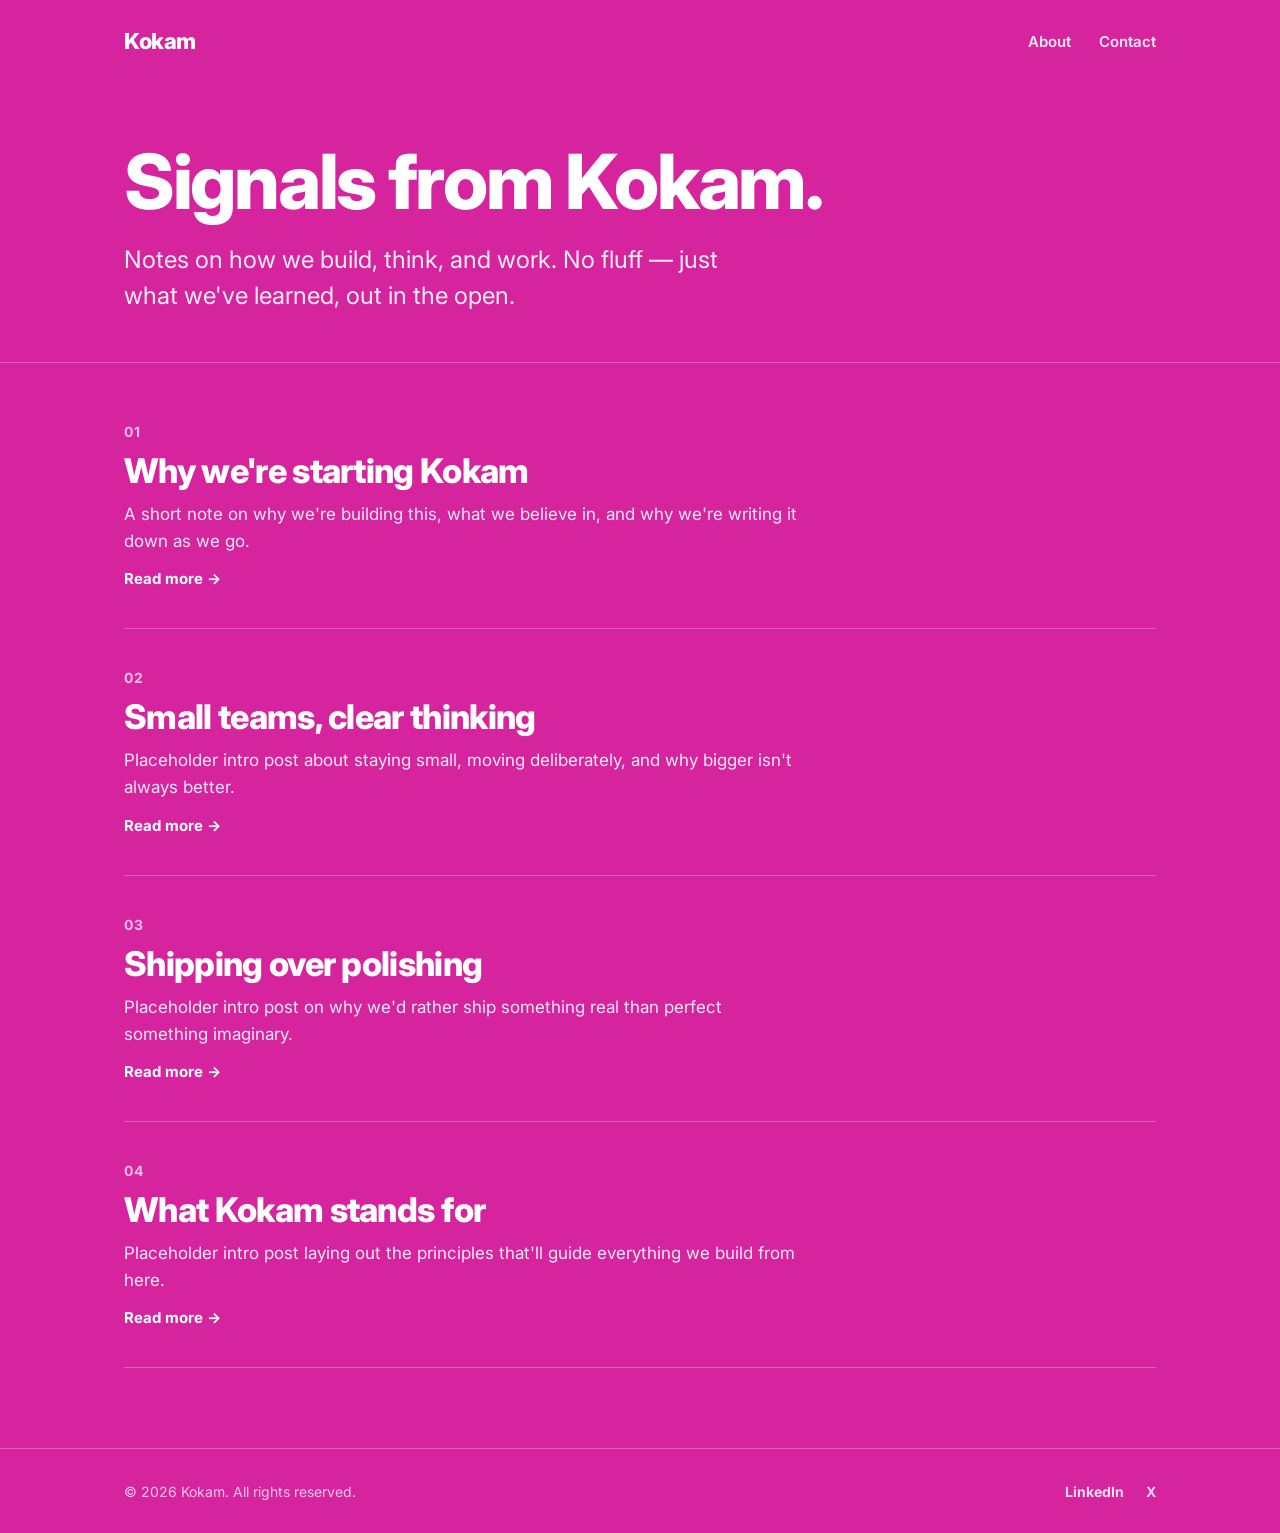
==== index.html @ 4f6c1e5d "Add Kokam blog website in 37signals style Static site with navbar (About/Contact), footer with Linke" ====
<!DOCTYPE html>
<html lang="en">
<head>
<meta charset="UTF-8">
<meta name="viewport" content="width=device-width, initial-scale=1.0">
<title>Kokam — Signals</title>
<meta name="description" content="Kokam. Thoughts on building, work, and software — in the open.">
<link rel="stylesheet" href="css/style.css">
</head>
<body>

<header class="navbar">
  <div class="wrap">
    <a href="index.html" class="brand">Kokam</a>
    <ul class="nav-links">
      <li><a href="about.html">About</a></li>
      <li><a href="contact.html">Contact</a></li>
    </ul>
  </div>
</header>

<main>
  <section class="hero">
    <div class="wrap">
      <h1>Signals from Kokam.</h1>
      <p class="lede">Notes on how we build, think, and work. No fluff — just what we've learned, out in the open.</p>
    </div>
  </section>

  <section class="posts">
    <div class="wrap">

      <article class="post-item">
        <span class="post-num">01</span>
        <h2><a href="posts/post-1.html">Why we're starting Kokam</a></h2>
        <p>A short note on why we're building this, what we believe in, and why we're writing it down as we go.</p>
        <a class="read-more" href="posts/post-1.html">Read more →</a>
      </article>

      <article class="post-item">
        <span class="post-num">02</span>
        <h2><a href="posts/post-2.html">Small teams, clear thinking</a></h2>
        <p>Placeholder intro post about staying small, moving deliberately, and why bigger isn't always better.</p>
        <a class="read-more" href="posts/post-2.html">Read more →</a>
      </article>

      <article class="post-item">
        <span class="post-num">03</span>
        <h2><a href="posts/post-3.html">Shipping over polishing</a></h2>
        <p>Placeholder intro post on why we'd rather ship something real than perfect something imaginary.</p>
        <a class="read-more" href="posts/post-3.html">Read more →</a>
      </article>

      <article class="post-item">
        <span class="post-num">04</span>
        <h2><a href="posts/post-4.html">What Kokam stands for</a></h2>
        <p>Placeholder intro post laying out the principles that'll guide everything we build from here.</p>
        <a class="read-more" href="posts/post-4.html">Read more →</a>
      </article>

    </div>
  </section>
</main>

<footer>
  <div class="wrap">
    <span class="footer-brand">© 2026 Kokam. All rights reserved.</span>
    <ul class="social-links">
      <li><a href="https://linkedin.com/company/kokam" target="_blank" rel="noopener noreferrer">LinkedIn</a></li>
      <li><a href="https://x.com/kokam" target="_blank" rel="noopener noreferrer">X</a></li>
    </ul>
  </div>
</footer>

<script src="js/main.js"></script>
</body>
</html>
---- css/style.css ----
/* Kokam — 37signals-inspired styling */

@import url('https://fonts.googleapis.com/css2?family=Inter:wght@400;500;700;800&display=swap');

* {
  box-sizing: border-box;
}

html, body {
  margin: 0;
  padding: 0;
}

body {
  font-family: 'Inter', -apple-system, BlinkMacSystemFont, 'Segoe UI', Helvetica, Arial, sans-serif;
  color: #ffffff;
  min-height: 100vh;
  transition: background-color 0.4s ease;
  display: flex;
  flex-direction: column;
}

a {
  color: #ffffff;
  text-decoration: none;
}

a:hover {
  text-decoration: underline;
}

.wrap {
  width: 100%;
  max-width: 1080px;
  margin: 0 auto;
  padding: 0 24px;
}

/* Navbar */

.navbar {
  padding: 28px 0;
}

.navbar .wrap {
  display: flex;
  align-items: center;
  justify-content: space-between;
}

.brand {
  font-weight: 800;
  font-size: 22px;
  letter-spacing: -0.02em;
}

.brand:hover {
  text-decoration: none;
  opacity: 0.85;
}

.nav-links {
  display: flex;
  gap: 28px;
  list-style: none;
  margin: 0;
  padding: 0;
}

.nav-links a {
  font-weight: 600;
  font-size: 15px;
  opacity: 0.9;
}

.nav-links a:hover {
  opacity: 1;
}

.nav-links a.active {
  border-bottom: 2px solid #ffffff;
  padding-bottom: 4px;
}

/* Main / hero */

main {
  flex: 1;
}

.hero {
  padding: 60px 0 48px;
}

.hero h1 {
  font-size: clamp(40px, 7vw, 76px);
  line-height: 1.05;
  font-weight: 800;
  letter-spacing: -0.03em;
  margin: 0 0 20px;
  max-width: 820px;
}

.hero p.lede {
  font-size: clamp(18px, 2.4vw, 24px);
  line-height: 1.5;
  max-width: 640px;
  opacity: 0.92;
  margin: 0;
}

/* Posts list */

.posts {
  padding: 20px 0 80px;
  border-top: 1px solid rgba(255, 255, 255, 0.25);
}

.post-item {
  padding: 40px 0;
  border-bottom: 1px solid rgba(255, 255, 255, 0.25);
  display: flex;
  flex-direction: column;
  gap: 10px;
}

.post-item .post-num {
  font-weight: 700;
  font-size: 14px;
  opacity: 0.7;
  letter-spacing: 0.04em;
}

.post-item h2 {
  font-size: clamp(24px, 3.6vw, 34px);
  margin: 0;
  font-weight: 800;
  letter-spacing: -0.02em;
}

.post-item h2 a:hover {
  text-decoration: underline;
}

.post-item p {
  margin: 0;
  max-width: 680px;
  font-size: 17px;
  line-height: 1.6;
  opacity: 0.9;
}

.read-more {
  font-weight: 700;
  font-size: 15px;
  display: inline-block;
  margin-top: 4px;
}

/* Simple page (about / contact) */

.page {
  padding: 60px 0 100px;
}

.page h1 {
  font-size: clamp(36px, 6vw, 60px);
  font-weight: 800;
  letter-spacing: -0.03em;
  margin: 0 0 24px;
}

.page p {
  font-size: 19px;
  line-height: 1.7;
  max-width: 640px;
  opacity: 0.92;
  margin: 0 0 20px;
}

.contact-list {
  list-style: none;
  padding: 0;
  margin: 32px 0 0;
}

.contact-list li {
  font-size: 20px;
  font-weight: 700;
  margin-bottom: 14px;
}

/* Article */

.article {
  padding: 60px 0 100px;
}

.article .post-num {
  font-weight: 700;
  font-size: 14px;
  opacity: 0.7;
  letter-spacing: 0.04em;
  display: block;
  margin-bottom: 14px;
}

.article h1 {
  font-size: clamp(32px, 5.5vw, 56px);
  font-weight: 800;
  letter-spacing: -0.03em;
  margin: 0 0 28px;
  max-width: 800px;
}

.article .body p {
  font-size: 19px;
  line-height: 1.75;
  max-width: 680px;
  opacity: 0.94;
  margin: 0 0 22px;
}

.back-link {
  display: inline-block;
  margin-bottom: 40px;
  font-weight: 700;
  font-size: 15px;
  opacity: 0.85;
}

/* Footer */

footer {
  border-top: 1px solid rgba(255, 255, 255, 0.25);
  padding: 32px 0;
}

footer .wrap {
  display: flex;
  align-items: center;
  justify-content: space-between;
  flex-wrap: wrap;
  gap: 16px;
}

.footer-brand {
  font-size: 14px;
  opacity: 0.75;
}

.social-links {
  display: flex;
  gap: 22px;
  list-style: none;
  margin: 0;
  padding: 0;
}

.social-links a {
  font-weight: 700;
  font-size: 14px;
  opacity: 0.85;
}

.social-links a:hover {
  opacity: 1;
}

@media (max-width: 600px) {
  .nav-links {
    gap: 16px;
  }
}
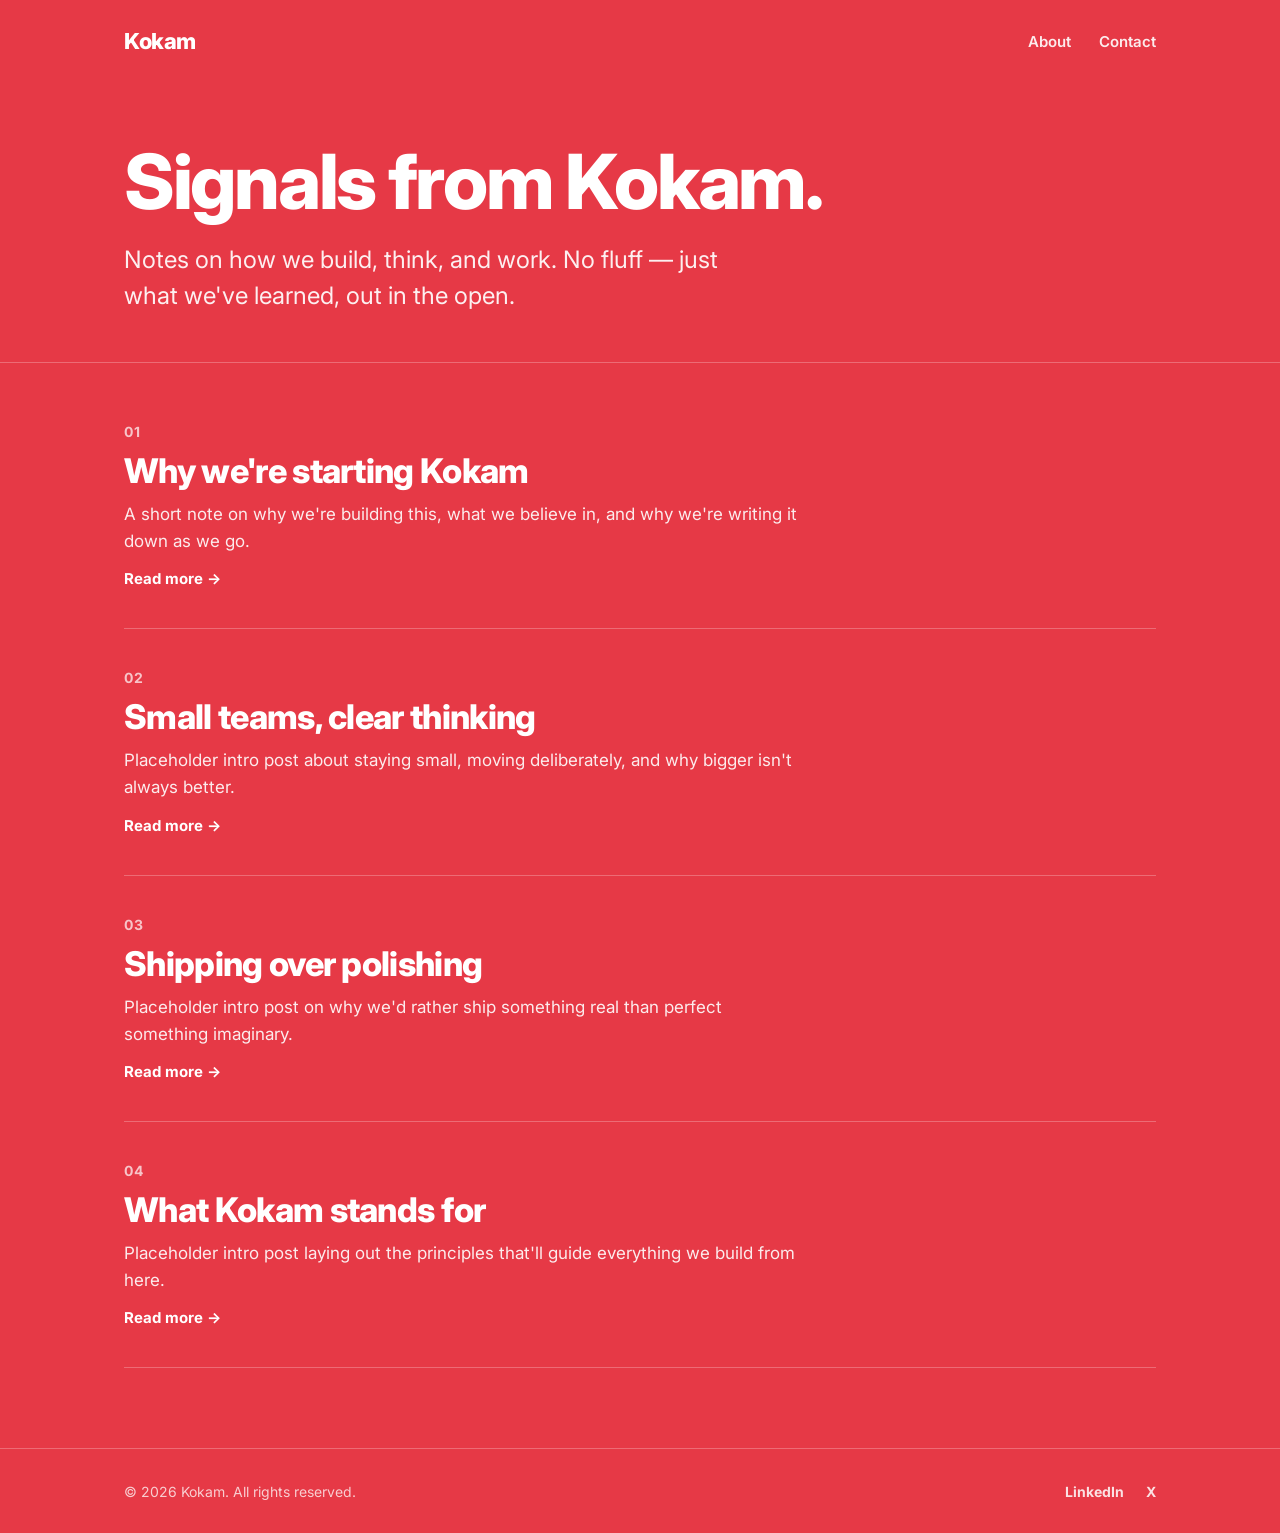
==== commit 170651a8: "Fix SEO gaps: meta tags, canonical URLs, structured data, sitemap Add unique per-page titles/descrip" ====
--- a/index.html
+++ b/index.html
@@ -3,9 +3,43 @@
 <head>
 <meta charset="UTF-8">
 <meta name="viewport" content="width=device-width, initial-scale=1.0">
-<title>Kokam — Signals</title>
-<meta name="description" content="Kokam. Thoughts on building, work, and software — in the open.">
+<title>Kokam — Signals from Kokam</title>
+<meta name="description" content="Signals from Kokam: notes on how we build, think, and work. No fluff — just what we've learned, out in the open.">
+<link rel="canonical" href="https://kokam.in/">
+<meta name="robots" content="index, follow">
+
+<meta property="og:type" content="website">
+<meta property="og:site_name" content="Kokam">
+<meta property="og:title" content="Kokam — Signals from Kokam">
+<meta property="og:description" content="Notes on how we build, think, and work. No fluff — just what we've learned, out in the open.">
+<meta property="og:url" content="https://kokam.in/">
+<meta property="og:image" content="https://kokam.in/og-image.png">
+
+<meta name="twitter:card" content="summary_large_image">
+<meta name="twitter:site" content="@kokamco">
+<meta name="twitter:title" content="Kokam — Signals from Kokam">
+<meta name="twitter:description" content="Notes on how we build, think, and work. No fluff — just what we've learned, out in the open.">
+<meta name="twitter:image" content="https://kokam.in/og-image.png">
+
 <link rel="stylesheet" href="css/style.css">
+
+<script type="application/ld+json">
+{
+  "@context": "https://schema.org",
+  "@type": "Organization",
+  "name": "Kokam",
+  "url": "https://kokam.in/",
+  "sameAs": [
+    "https://linkedin.com/company/kokamco",
+    "https://x.com/kokamco"
+  ],
+  "contactPoint": {
+    "@type": "ContactPoint",
+    "telephone": "+91-7249326030",
+    "contactType": "customer service"
+  }
+}
+</script>
 </head>
 <body>
 
@@ -66,8 +100,8 @@
   <div class="wrap">
     <span class="footer-brand">© 2026 Kokam. All rights reserved.</span>
     <ul class="social-links">
-      <li><a href="https://linkedin.com/company/kokam" target="_blank" rel="noopener noreferrer">LinkedIn</a></li>
-      <li><a href="https://x.com/kokam" target="_blank" rel="noopener noreferrer">X</a></li>
+      <li><a href="https://linkedin.com/company/kokamco" target="_blank" rel="noopener noreferrer">LinkedIn</a></li>
+      <li><a href="https://x.com/kokamco" target="_blank" rel="noopener noreferrer">X</a></li>
     </ul>
   </div>
 </footer>
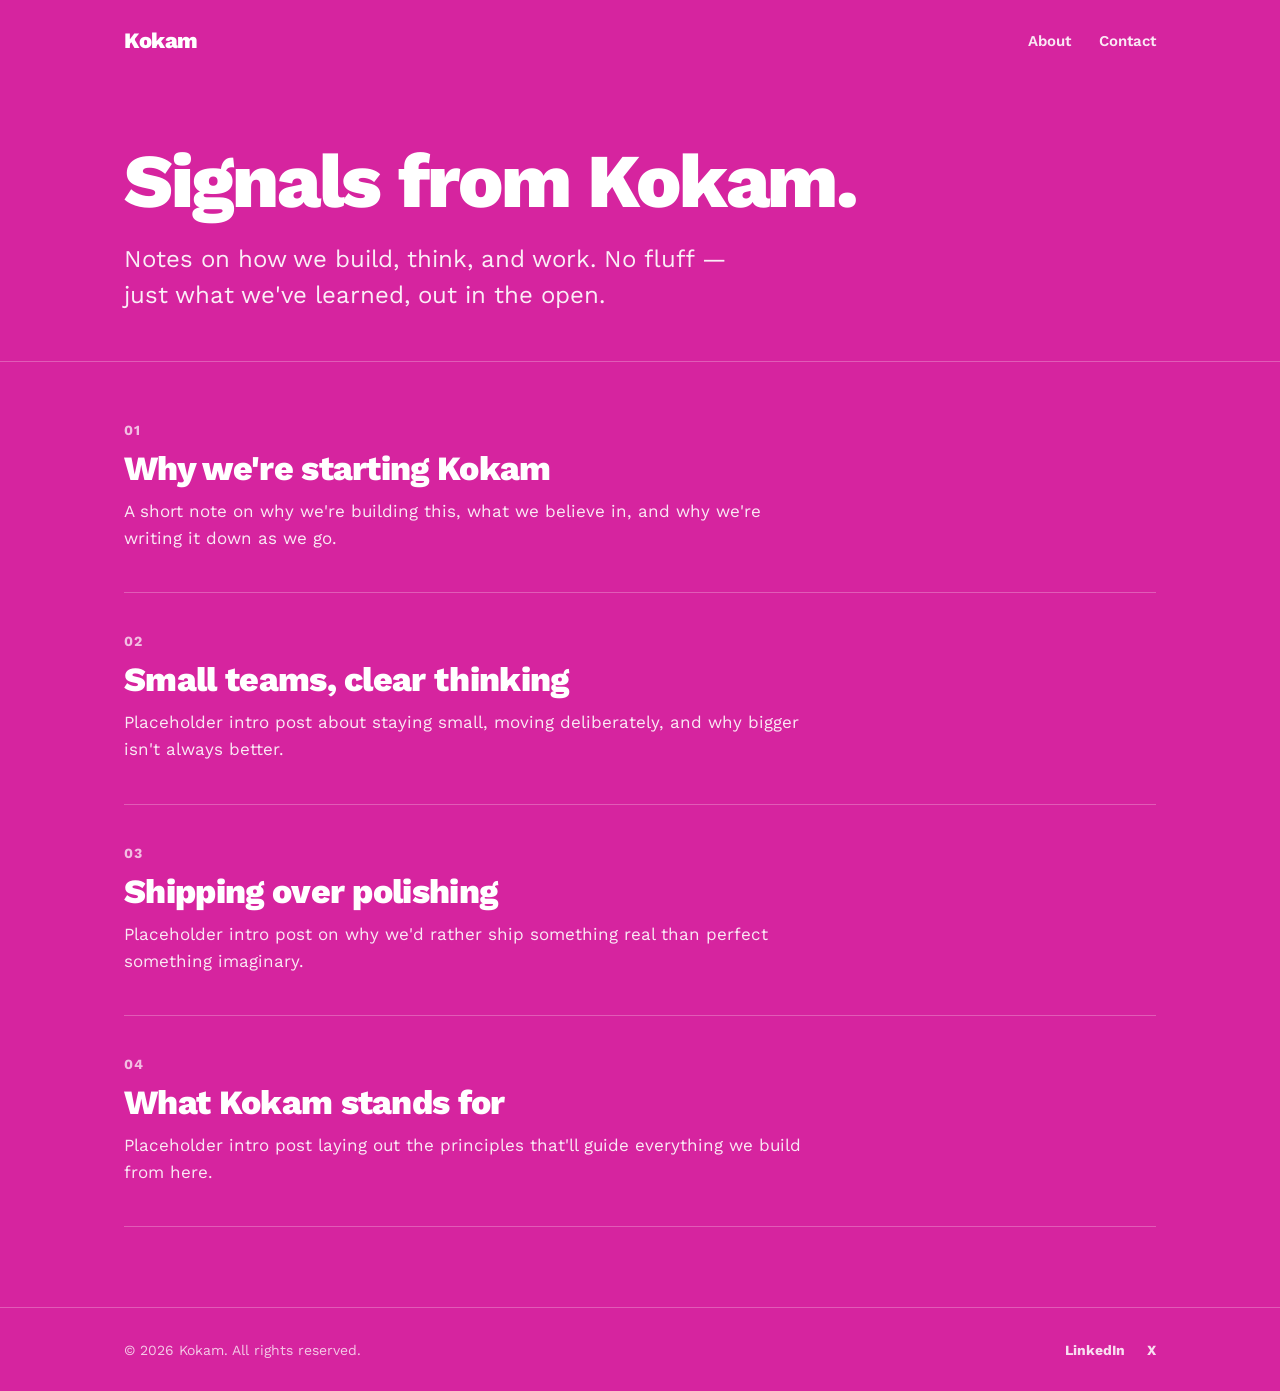
==== commit d6323930: "Update blog content and styling - Replaced the font from 'Inter' to 'Work Sans' in the CSS for a fre" ====
--- a/index.html
+++ b/index.html
@@ -3,43 +3,9 @@
 <head>
 <meta charset="UTF-8">
 <meta name="viewport" content="width=device-width, initial-scale=1.0">
-<title>Kokam — Signals from Kokam</title>
-<meta name="description" content="Signals from Kokam: notes on how we build, think, and work. No fluff — just what we've learned, out in the open.">
-<link rel="canonical" href="https://kokam.in/">
-<meta name="robots" content="index, follow">
-
-<meta property="og:type" content="website">
-<meta property="og:site_name" content="Kokam">
-<meta property="og:title" content="Kokam — Signals from Kokam">
-<meta property="og:description" content="Notes on how we build, think, and work. No fluff — just what we've learned, out in the open.">
-<meta property="og:url" content="https://kokam.in/">
-<meta property="og:image" content="https://kokam.in/og-image.png">
-
-<meta name="twitter:card" content="summary_large_image">
-<meta name="twitter:site" content="@kokamco">
-<meta name="twitter:title" content="Kokam — Signals from Kokam">
-<meta name="twitter:description" content="Notes on how we build, think, and work. No fluff — just what we've learned, out in the open.">
-<meta name="twitter:image" content="https://kokam.in/og-image.png">
-
+<title>Kokam — Signals</title>
+<meta name="description" content="Kokam. Thoughts on building, work, and software — in the open.">
 <link rel="stylesheet" href="css/style.css">
-
-<script type="application/ld+json">
-{
-  "@context": "https://schema.org",
-  "@type": "Organization",
-  "name": "Kokam",
-  "url": "https://kokam.in/",
-  "sameAs": [
-    "https://linkedin.com/company/kokamco",
-    "https://x.com/kokamco"
-  ],
-  "contactPoint": {
-    "@type": "ContactPoint",
-    "telephone": "+91-7249326030",
-    "contactType": "customer service"
-  }
-}
-</script>
 </head>
 <body>
 
@@ -68,28 +34,28 @@
         <span class="post-num">01</span>
         <h2><a href="posts/post-1.html">Why we're starting Kokam</a></h2>
         <p>A short note on why we're building this, what we believe in, and why we're writing it down as we go.</p>
-        <a class="read-more" href="posts/post-1.html">Read more →</a>
+       
       </article>
 
       <article class="post-item">
         <span class="post-num">02</span>
         <h2><a href="posts/post-2.html">Small teams, clear thinking</a></h2>
         <p>Placeholder intro post about staying small, moving deliberately, and why bigger isn't always better.</p>
-        <a class="read-more" href="posts/post-2.html">Read more →</a>
+        <!-- <a class="read-more" href="posts/post-2.html">Read more →</a> -->
       </article>
 
       <article class="post-item">
         <span class="post-num">03</span>
         <h2><a href="posts/post-3.html">Shipping over polishing</a></h2>
         <p>Placeholder intro post on why we'd rather ship something real than perfect something imaginary.</p>
-        <a class="read-more" href="posts/post-3.html">Read more →</a>
+        <!-- <a class="read-more" href="posts/post-3.html">Read more →</a> -->
       </article>
 
       <article class="post-item">
         <span class="post-num">04</span>
         <h2><a href="posts/post-4.html">What Kokam stands for</a></h2>
         <p>Placeholder intro post laying out the principles that'll guide everything we build from here.</p>
-        <a class="read-more" href="posts/post-4.html">Read more →</a>
+        
       </article>
 
     </div>
@@ -100,8 +66,8 @@
   <div class="wrap">
     <span class="footer-brand">© 2026 Kokam. All rights reserved.</span>
     <ul class="social-links">
-      <li><a href="https://linkedin.com/company/kokamco" target="_blank" rel="noopener noreferrer">LinkedIn</a></li>
-      <li><a href="https://x.com/kokamco" target="_blank" rel="noopener noreferrer">X</a></li>
+      <li><a href="https://linkedin.com/company/kokam" target="_blank" rel="noopener noreferrer">LinkedIn</a></li>
+      <li><a href="https://x.com/kokam" target="_blank" rel="noopener noreferrer">X</a></li>
     </ul>
   </div>
 </footer>
--- a/css/style.css
+++ b/css/style.css
@@ -1,6 +1,6 @@
 /* Kokam — 37signals-inspired styling */
 
-@import url('https://fonts.googleapis.com/css2?family=Inter:wght@400;500;700;800&display=swap');
+@import url('https://fonts.googleapis.com/css2?family=Work+Sans:wght@400;&display=swap');
 
 * {
   box-sizing: border-box;
@@ -12,7 +12,7 @@
 }
 
 body {
-  font-family: 'Inter', -apple-system, BlinkMacSystemFont, 'Segoe UI', Helvetica, Arial, sans-serif;
+  font-family: 'Work Sans', -apple-system, BlinkMacSystemFont, 'Segoe UI', Helvetica, Arial, sans-serif;
   color: #ffffff;
   min-height: 100vh;
   transition: background-color 0.4s ease;
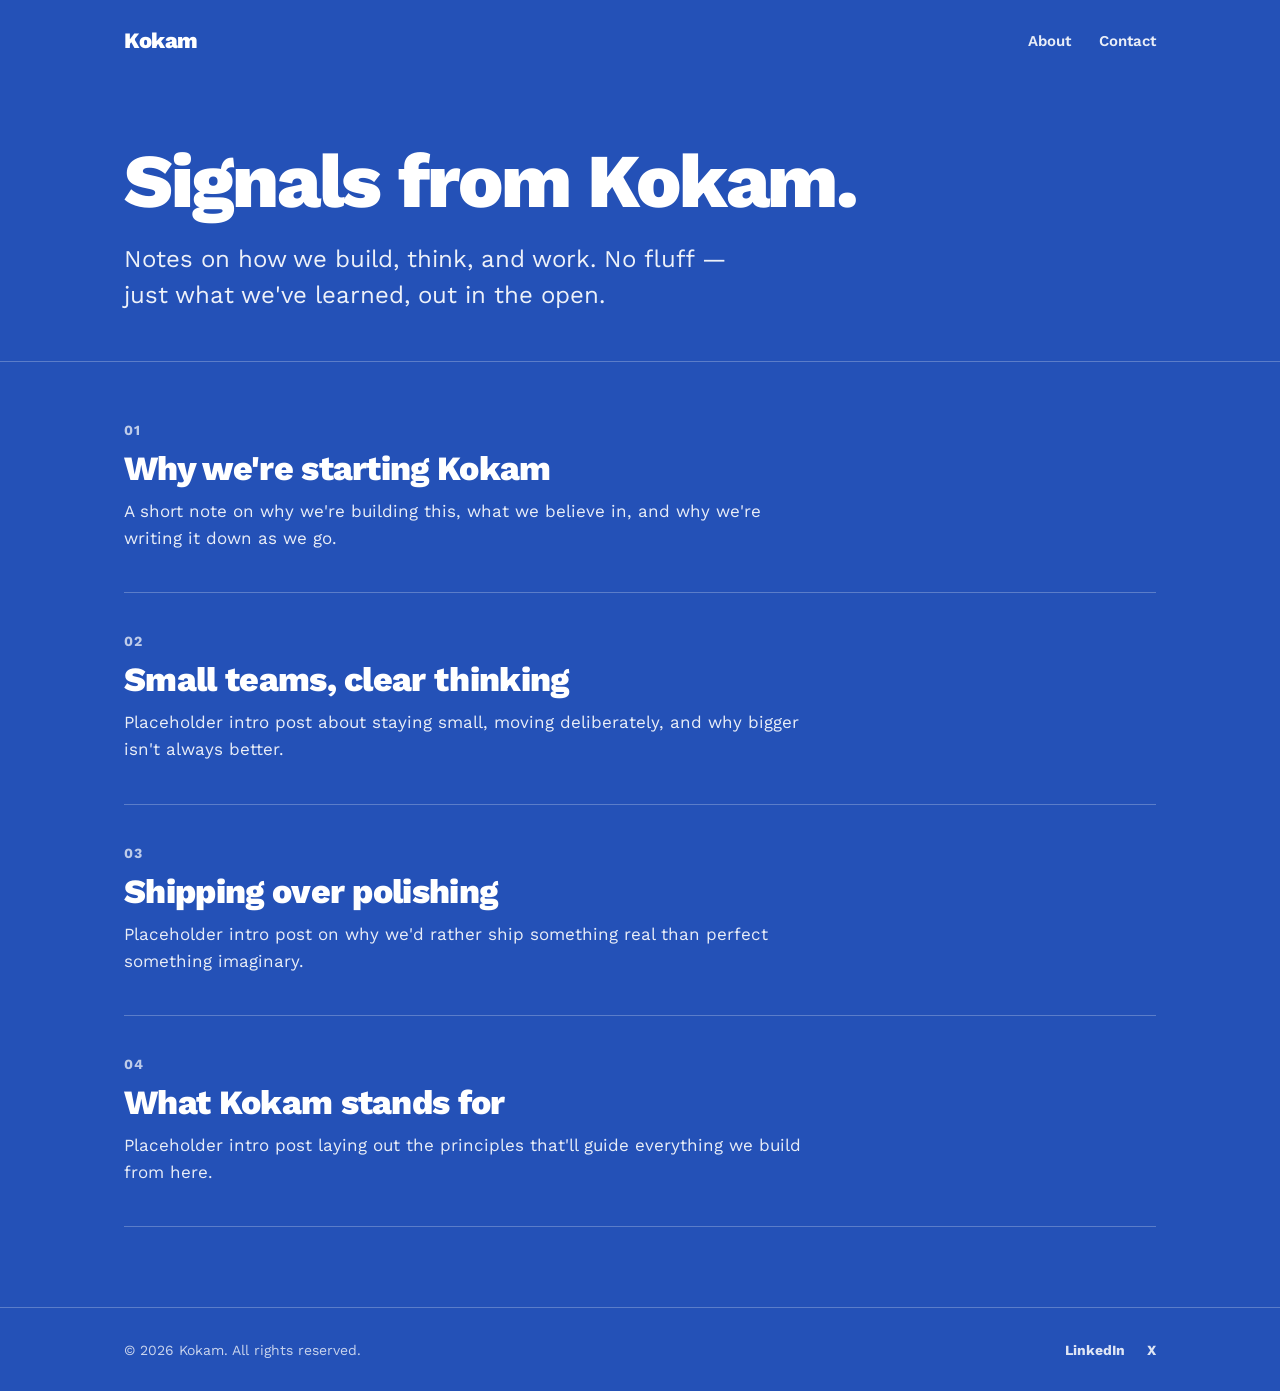
==== commit 4cf4056f: "Merge branch 'claude/kokam-blog-website-x39px4' of https://github.com/askpravinjadhav/kokam- into cl" ====
--- a/index.html
+++ b/index.html
@@ -3,9 +3,43 @@
 <head>
 <meta charset="UTF-8">
 <meta name="viewport" content="width=device-width, initial-scale=1.0">
-<title>Kokam — Signals</title>
-<meta name="description" content="Kokam. Thoughts on building, work, and software — in the open.">
+<title>Kokam — Signals from Kokam</title>
+<meta name="description" content="Signals from Kokam: notes on how we build, think, and work. No fluff — just what we've learned, out in the open.">
+<link rel="canonical" href="https://kokam.in/">
+<meta name="robots" content="index, follow">
+
+<meta property="og:type" content="website">
+<meta property="og:site_name" content="Kokam">
+<meta property="og:title" content="Kokam — Signals from Kokam">
+<meta property="og:description" content="Notes on how we build, think, and work. No fluff — just what we've learned, out in the open.">
+<meta property="og:url" content="https://kokam.in/">
+<meta property="og:image" content="https://kokam.in/og-image.png">
+
+<meta name="twitter:card" content="summary_large_image">
+<meta name="twitter:site" content="@kokamco">
+<meta name="twitter:title" content="Kokam — Signals from Kokam">
+<meta name="twitter:description" content="Notes on how we build, think, and work. No fluff — just what we've learned, out in the open.">
+<meta name="twitter:image" content="https://kokam.in/og-image.png">
+
 <link rel="stylesheet" href="css/style.css">
+
+<script type="application/ld+json">
+{
+  "@context": "https://schema.org",
+  "@type": "Organization",
+  "name": "Kokam",
+  "url": "https://kokam.in/",
+  "sameAs": [
+    "https://linkedin.com/company/kokamco",
+    "https://x.com/kokamco"
+  ],
+  "contactPoint": {
+    "@type": "ContactPoint",
+    "telephone": "+91-7249326030",
+    "contactType": "customer service"
+  }
+}
+</script>
 </head>
 <body>
 
@@ -66,8 +100,8 @@
   <div class="wrap">
     <span class="footer-brand">© 2026 Kokam. All rights reserved.</span>
     <ul class="social-links">
-      <li><a href="https://linkedin.com/company/kokam" target="_blank" rel="noopener noreferrer">LinkedIn</a></li>
-      <li><a href="https://x.com/kokam" target="_blank" rel="noopener noreferrer">X</a></li>
+      <li><a href="https://linkedin.com/company/kokamco" target="_blank" rel="noopener noreferrer">LinkedIn</a></li>
+      <li><a href="https://x.com/kokamco" target="_blank" rel="noopener noreferrer">X</a></li>
     </ul>
   </div>
 </footer>
